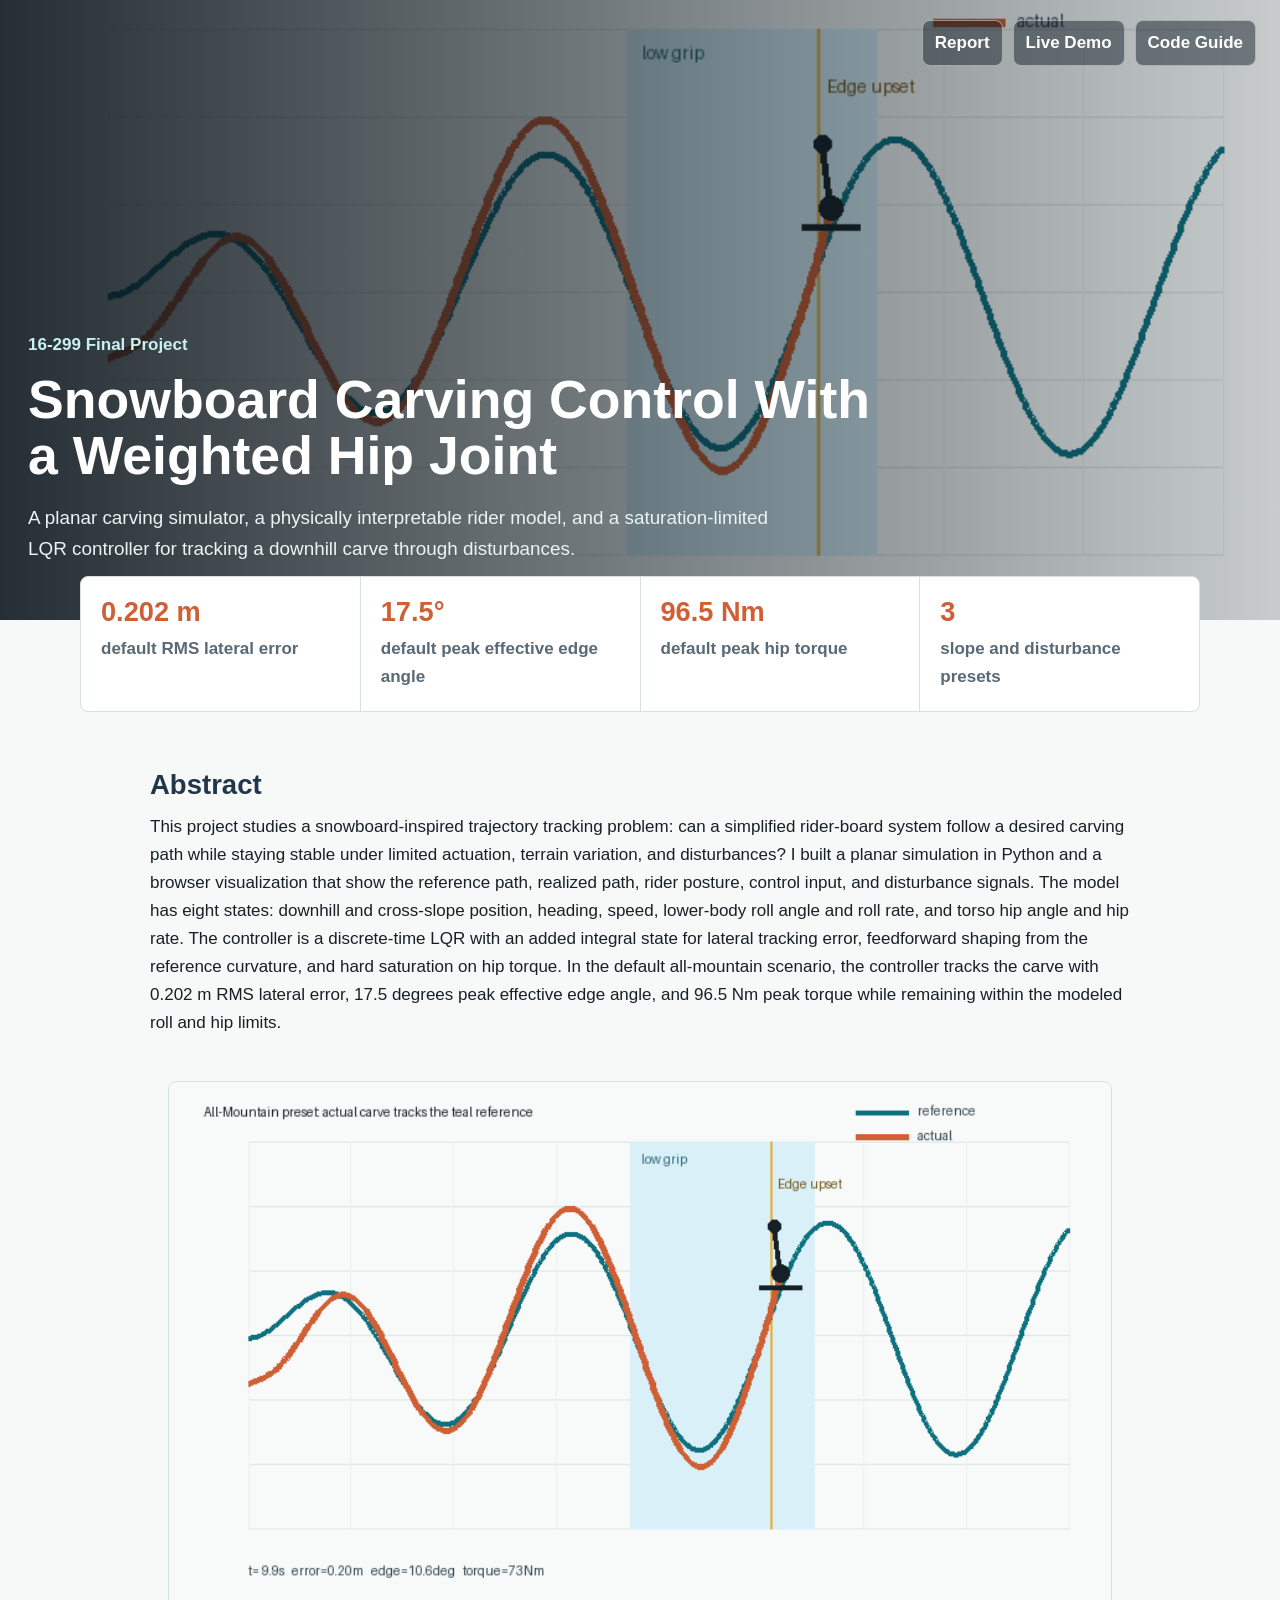
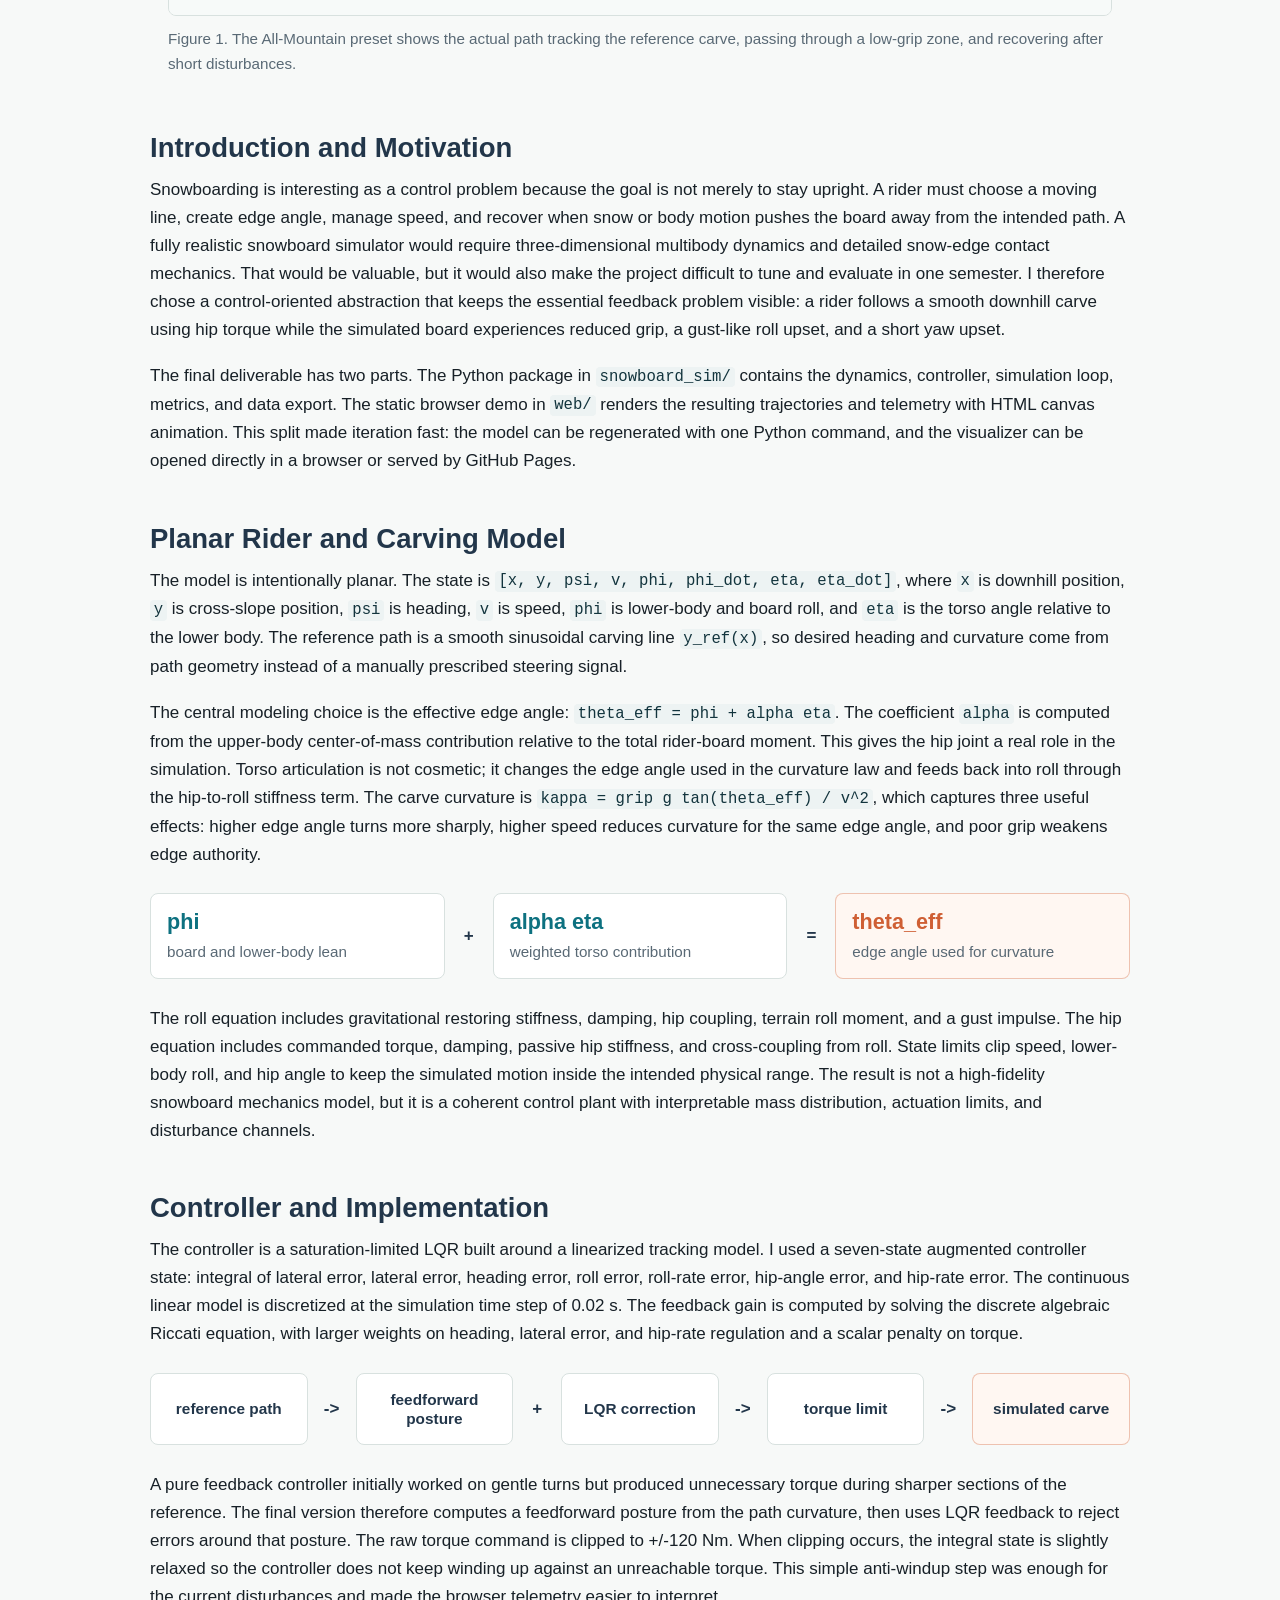
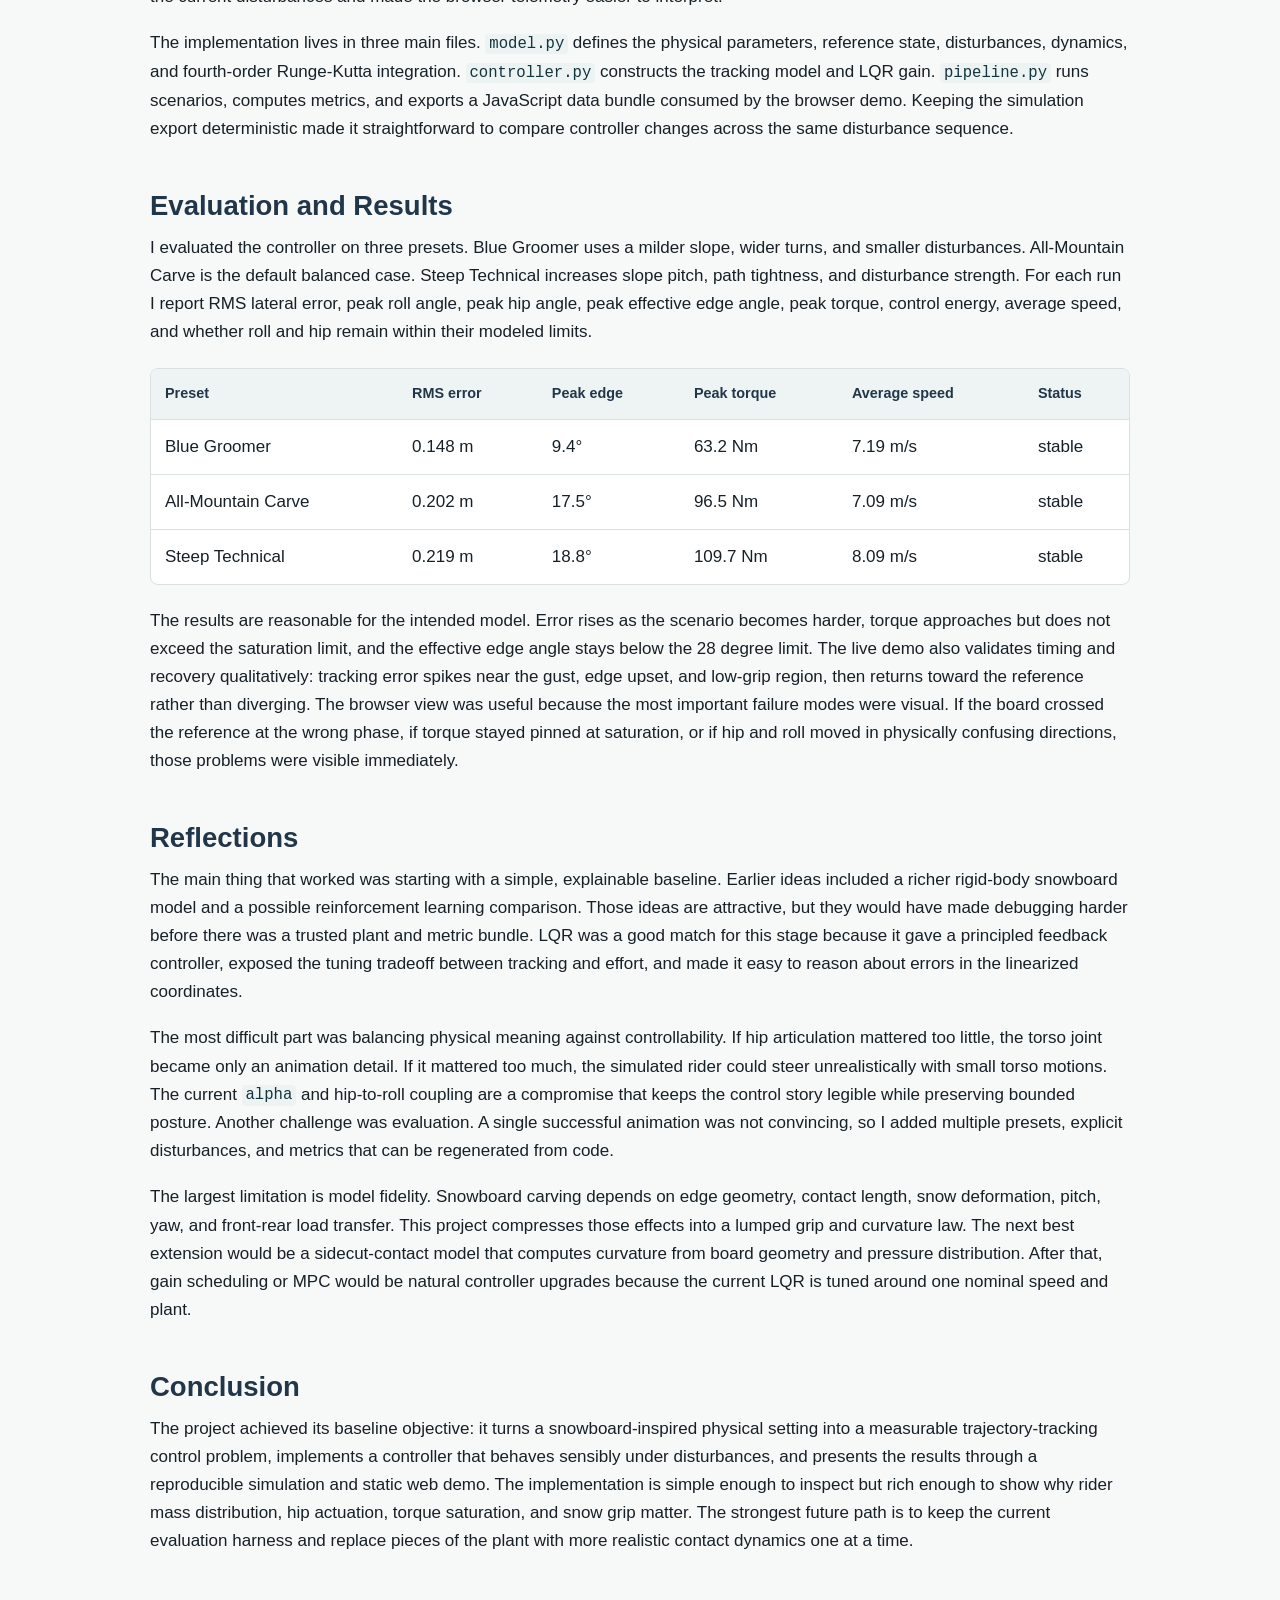
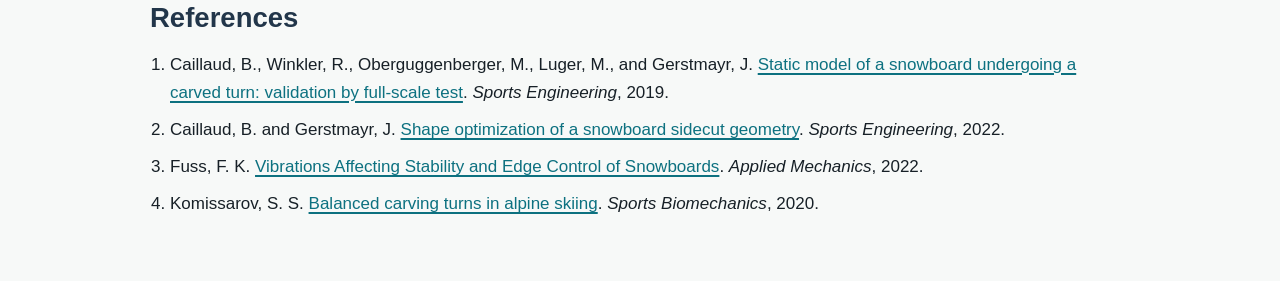
==== index.html @ 0f3799b3 "Add final project report website" ====
<!DOCTYPE html>
<html lang="en">
  <head>
    <meta charset="UTF-8" />
    <meta name="viewport" content="width=device-width, initial-scale=1.0" />
    <title>Snowboard Carving Control With a Weighted Hip Joint</title>
    <meta
      name="description"
      content="Final project report for a snowboard carving simulator with weighted hip-joint dynamics and saturation-limited LQR control."
    />
    <link rel="stylesheet" href="./report.css" />
  </head>
  <body>
    <header class="report-hero">
      <img
        src="./assets/carve_tracking.gif"
        alt="Animated simulation of the actual snowboard carve tracking the reference path through a low-grip section"
      />
      <div class="hero-shade"></div>
      <nav class="site-nav" aria-label="Project links">
        <a href="./index.html">Report</a>
        <a href="./web/index.html">Live Demo</a>
        <a href="./README.md">Code Guide</a>
      </nav>
      <div class="hero-copy">
        <p class="course">16-299 Final Project</p>
        <h1>Snowboard Carving Control With a Weighted Hip Joint</h1>
        <p>
          A planar carving simulator, a physically interpretable rider model, and a
          saturation-limited LQR controller for tracking a downhill carve through disturbances.
        </p>
      </div>
    </header>

    <main>
      <section class="summary-band" aria-label="Project summary metrics">
        <div>
          <strong>0.202 m</strong>
          <span>default RMS lateral error</span>
        </div>
        <div>
          <strong>17.5&deg;</strong>
          <span>default peak effective edge angle</span>
        </div>
        <div>
          <strong>96.5 Nm</strong>
          <span>default peak hip torque</span>
        </div>
        <div>
          <strong>3</strong>
          <span>slope and disturbance presets</span>
        </div>
      </section>

      <article class="report">
        <section id="abstract">
          <h2>Abstract</h2>
          <p>
            This project studies a snowboard-inspired trajectory tracking problem: can a simplified
            rider-board system follow a desired carving path while staying stable under limited
            actuation, terrain variation, and disturbances? I built a planar simulation in Python and
            a browser visualization that show the reference path, realized path, rider posture,
            control input, and disturbance signals. The model has eight states: downhill and
            cross-slope position, heading, speed, lower-body roll angle and roll rate, and torso hip
            angle and hip rate. The controller is a discrete-time LQR with an added integral state
            for lateral tracking error, feedforward shaping from the reference curvature, and hard
            saturation on hip torque. In the default all-mountain scenario, the controller tracks the
            carve with 0.202 m RMS lateral error, 17.5 degrees peak effective edge angle, and 96.5 Nm
            peak torque while remaining within the modeled roll and hip limits.
          </p>
        </section>

        <figure class="wide-figure animation-figure">
          <img
            src="./assets/carve_tracking.gif"
            alt="Animated All-Mountain simulation showing the orange actual carve following the teal reference path"
          />
          <figcaption>
            Figure 1. The All-Mountain preset shows the actual path tracking the reference carve,
            passing through a low-grip zone, and recovering after short disturbances.
          </figcaption>
        </figure>

        <section id="background">
          <h2>Introduction and Motivation</h2>
          <p>
            Snowboarding is interesting as a control problem because the goal is not merely to stay
            upright. A rider must choose a moving line, create edge angle, manage speed, and recover
            when snow or body motion pushes the board away from the intended path. A fully realistic
            snowboard simulator would require three-dimensional multibody dynamics and detailed
            snow-edge contact mechanics. That would be valuable, but it would also make the project
            difficult to tune and evaluate in one semester. I therefore chose a control-oriented
            abstraction that keeps the essential feedback problem visible: a rider follows a smooth
            downhill carve using hip torque while the simulated board experiences reduced grip, a
            gust-like roll upset, and a short yaw upset.
          </p>
          <p>
            The final deliverable has two parts. The Python package in <code>snowboard_sim/</code>
            contains the dynamics, controller, simulation loop, metrics, and data export. The static
            browser demo in <code>web/</code> renders the resulting trajectories and telemetry with
            HTML canvas animation. This split made iteration fast: the model can be regenerated with
            one Python command, and the visualizer can be opened directly in a browser or served by
            GitHub Pages.
          </p>
        </section>

        <section id="model">
          <h2>Planar Rider and Carving Model</h2>
          <p>
            The model is intentionally planar. The state is
            <code>[x, y, psi, v, phi, phi_dot, eta, eta_dot]</code>, where <code>x</code> is downhill
            position, <code>y</code> is cross-slope position, <code>psi</code> is heading,
            <code>v</code> is speed, <code>phi</code> is lower-body and board roll, and
            <code>eta</code> is the torso angle relative to the lower body. The reference path is a
            smooth sinusoidal carving line <code>y_ref(x)</code>, so desired heading and curvature
            come from path geometry instead of a manually prescribed steering signal.
          </p>
          <p>
            The central modeling choice is the effective edge angle:
            <code>theta_eff = phi + alpha eta</code>. The coefficient <code>alpha</code> is computed
            from the upper-body center-of-mass contribution relative to the total rider-board
            moment. This gives the hip joint a real role in the simulation. Torso articulation is not
            cosmetic; it changes the edge angle used in the curvature law and feeds back into roll
            through the hip-to-roll stiffness term. The carve curvature is
            <code>kappa = grip g tan(theta_eff) / v^2</code>, which captures three useful effects:
            higher edge angle turns more sharply, higher speed reduces curvature for the same edge
            angle, and poor grip weakens edge authority.
          </p>
          <div class="concept-row" aria-label="Effective edge angle composition">
            <div class="concept-card">
              <strong>phi</strong>
              <span>board and lower-body lean</span>
            </div>
            <div class="concept-operator">+</div>
            <div class="concept-card">
              <strong>alpha eta</strong>
              <span>weighted torso contribution</span>
            </div>
            <div class="concept-operator">=</div>
            <div class="concept-card concept-result">
              <strong>theta_eff</strong>
              <span>edge angle used for curvature</span>
            </div>
          </div>
          <p>
            The roll equation includes gravitational restoring stiffness, damping, hip coupling,
            terrain roll moment, and a gust impulse. The hip equation includes commanded torque,
            damping, passive hip stiffness, and cross-coupling from roll. State limits clip speed,
            lower-body roll, and hip angle to keep the simulated motion inside the intended physical
            range. The result is not a high-fidelity snowboard mechanics model, but it is a coherent
            control plant with interpretable mass distribution, actuation limits, and disturbance
            channels.
          </p>
        </section>

        <section id="controller">
          <h2>Controller and Implementation</h2>
          <p>
            The controller is a saturation-limited LQR built around a linearized tracking model. I
            used a seven-state augmented controller state: integral of lateral error, lateral error,
            heading error, roll error, roll-rate error, hip-angle error, and hip-rate error. The
            continuous linear model is discretized at the simulation time step of 0.02 s. The
            feedback gain is computed by solving the discrete algebraic Riccati equation, with larger
            weights on heading, lateral error, and hip-rate regulation and a scalar penalty on torque.
          </p>
          <div class="flow-row" aria-label="Controller data flow">
            <div class="flow-card">reference path</div>
            <div class="flow-arrow">-&gt;</div>
            <div class="flow-card">feedforward posture</div>
            <div class="flow-plus">+</div>
            <div class="flow-card">LQR correction</div>
            <div class="flow-arrow">-&gt;</div>
            <div class="flow-card">torque limit</div>
            <div class="flow-arrow">-&gt;</div>
            <div class="flow-card flow-result">simulated carve</div>
          </div>
          <p>
            A pure feedback controller initially worked on gentle turns but produced unnecessary
            torque during sharper sections of the reference. The final version therefore computes a
            feedforward posture from the path curvature, then uses LQR feedback to reject errors
            around that posture. The raw torque command is clipped to +/-120 Nm. When clipping
            occurs, the integral state is slightly relaxed so the controller does not keep winding up
            against an unreachable torque. This simple anti-windup step was enough for the current
            disturbances and made the browser telemetry easier to interpret.
          </p>
          <p>
            The implementation lives in three main files. <code>model.py</code> defines the physical
            parameters, reference state, disturbances, dynamics, and fourth-order Runge-Kutta
            integration. <code>controller.py</code> constructs the tracking model and LQR gain.
            <code>pipeline.py</code> runs scenarios, computes metrics, and exports a JavaScript data
            bundle consumed by the browser demo. Keeping the simulation export deterministic made it
            straightforward to compare controller changes across the same disturbance sequence.
          </p>
        </section>

        <section id="evaluation">
          <h2>Evaluation and Results</h2>
          <p>
            I evaluated the controller on three presets. Blue Groomer uses a milder slope, wider
            turns, and smaller disturbances. All-Mountain Carve is the default balanced case. Steep
            Technical increases slope pitch, path tightness, and disturbance strength. For each run I
            report RMS lateral error, peak roll angle, peak hip angle, peak effective edge angle,
            peak torque, control energy, average speed, and whether roll and hip remain within their
            modeled limits.
          </p>
          <div class="table-wrap" role="region" aria-label="Scenario results">
            <table>
              <thead>
                <tr>
                  <th>Preset</th>
                  <th>RMS error</th>
                  <th>Peak edge</th>
                  <th>Peak torque</th>
                  <th>Average speed</th>
                  <th>Status</th>
                </tr>
              </thead>
              <tbody>
                <tr>
                  <td>Blue Groomer</td>
                  <td>0.148 m</td>
                  <td>9.4&deg;</td>
                  <td>63.2 Nm</td>
                  <td>7.19 m/s</td>
                  <td>stable</td>
                </tr>
                <tr>
                  <td>All-Mountain Carve</td>
                  <td>0.202 m</td>
                  <td>17.5&deg;</td>
                  <td>96.5 Nm</td>
                  <td>7.09 m/s</td>
                  <td>stable</td>
                </tr>
                <tr>
                  <td>Steep Technical</td>
                  <td>0.219 m</td>
                  <td>18.8&deg;</td>
                  <td>109.7 Nm</td>
                  <td>8.09 m/s</td>
                  <td>stable</td>
                </tr>
              </tbody>
            </table>
          </div>
          <p>
            The results are reasonable for the intended model. Error rises as the scenario becomes
            harder, torque approaches but does not exceed the saturation limit, and the effective
            edge angle stays below the 28 degree limit. The live demo also validates timing and
            recovery qualitatively: tracking error spikes near the gust, edge upset, and low-grip
            region, then returns toward the reference rather than diverging. The browser view was
            useful because the most important failure modes were visual. If the board crossed the
            reference at the wrong phase, if torque stayed pinned at saturation, or if hip and roll
            moved in physically confusing directions, those problems were visible immediately.
          </p>
        </section>

        <section id="reflections">
          <h2>Reflections</h2>
          <p>
            The main thing that worked was starting with a simple, explainable baseline. Earlier
            ideas included a richer rigid-body snowboard model and a possible reinforcement learning
            comparison. Those ideas are attractive, but they would have made debugging harder before
            there was a trusted plant and metric bundle. LQR was a good match for this stage because
            it gave a principled feedback controller, exposed the tuning tradeoff between tracking
            and effort, and made it easy to reason about errors in the linearized coordinates.
          </p>
          <p>
            The most difficult part was balancing physical meaning against controllability. If hip
            articulation mattered too little, the torso joint became only an animation detail. If it
            mattered too much, the simulated rider could steer unrealistically with small torso
            motions. The current <code>alpha</code> and hip-to-roll coupling are a compromise that
            keeps the control story legible while preserving bounded posture. Another challenge was
            evaluation. A single successful animation was not convincing, so I added multiple
            presets, explicit disturbances, and metrics that can be regenerated from code.
          </p>
          <p>
            The largest limitation is model fidelity. Snowboard carving depends on edge geometry,
            contact length, snow deformation, pitch, yaw, and front-rear load transfer. This project
            compresses those effects into a lumped grip and curvature law. The next best extension
            would be a sidecut-contact model that computes curvature from board geometry and
            pressure distribution. After that, gain scheduling or MPC would be natural controller
            upgrades because the current LQR is tuned around one nominal speed and plant.
          </p>
        </section>

        <section id="conclusion">
          <h2>Conclusion</h2>
          <p>
            The project achieved its baseline objective: it turns a snowboard-inspired physical
            setting into a measurable trajectory-tracking control problem, implements a controller
            that behaves sensibly under disturbances, and presents the results through a reproducible
            simulation and static web demo. The implementation is simple enough to inspect but rich
            enough to show why rider mass distribution, hip actuation, torque saturation, and snow
            grip matter. The strongest future path is to keep the current evaluation harness and
            replace pieces of the plant with more realistic contact dynamics one at a time.
          </p>
        </section>

        <section id="references">
          <h2>References</h2>
          <ol class="references">
            <li>
              Caillaud, B., Winkler, R., Oberguggenberger, M., Luger, M., and Gerstmayr, J.
              <a href="https://doi.org/10.1007/s12283-019-0307-4">Static model of a snowboard undergoing a carved turn: validation by full-scale test</a>.
              <em>Sports Engineering</em>, 2019.
            </li>
            <li>
              Caillaud, B. and Gerstmayr, J.
              <a href="https://doi.org/10.1007/s12283-022-00380-7">Shape optimization of a snowboard sidecut geometry</a>.
              <em>Sports Engineering</em>, 2022.
            </li>
            <li>
              Fuss, F. K.
              <a href="https://doi.org/10.3390/applmech3030059">Vibrations Affecting Stability and Edge Control of Snowboards</a>.
              <em>Applied Mechanics</em>, 2022.
            </li>
            <li>
              Komissarov, S. S.
              <a href="https://doi.org/10.1080/14763141.2020.1795236">Balanced carving turns in alpine skiing</a>.
              <em>Sports Biomechanics</em>, 2020.
            </li>
          </ol>
        </section>
      </article>
    </main>
  </body>
</html>
---- report.css ----
:root {
  --ink: #172027;
  --muted: #596975;
  --paper: #f7f9f8;
  --panel: #ffffff;
  --line: #d8e1df;
  --teal: #0d7180;
  --orange: #cf5f34;
  --green: #3d7a5d;
  --navy: #22364a;
}

* {
  box-sizing: border-box;
}

html {
  scroll-behavior: smooth;
}

body {
  margin: 0;
  color: var(--ink);
  background: var(--paper);
  font-family: Inter, "Avenir Next", "Segoe UI", Arial, sans-serif;
  font-size: 17px;
  line-height: 1.65;
}

a {
  color: var(--teal);
  text-decoration-thickness: 2px;
  text-underline-offset: 3px;
}

code {
  padding: 0.08rem 0.24rem;
  border-radius: 4px;
  background: #edf3f3;
  color: #12343d;
  font-size: 0.92em;
}

.report-hero {
  position: relative;
  min-height: 620px;
  overflow: hidden;
  display: flex;
  align-items: flex-end;
  padding: 28px;
  background: #172027;
}

.report-hero img {
  position: absolute;
  inset: 0;
  width: 100%;
  height: 100%;
  object-fit: cover;
  object-position: center;
}

.hero-shade {
  position: absolute;
  inset: 0;
  background: linear-gradient(90deg, rgba(8, 18, 25, 0.88), rgba(8, 18, 25, 0.48) 58%, rgba(8, 18, 25, 0.2));
}

.site-nav {
  position: absolute;
  top: 20px;
  right: 24px;
  display: flex;
  gap: 10px;
  flex-wrap: wrap;
  justify-content: flex-end;
}

.site-nav a {
  display: inline-flex;
  align-items: center;
  min-height: 40px;
  padding: 8px 12px;
  border: 1px solid rgba(255, 255, 255, 0.45);
  border-radius: 8px;
  color: #ffffff;
  background: rgba(16, 28, 36, 0.48);
  text-decoration: none;
  font-weight: 700;
}

.hero-copy {
  position: relative;
  width: min(880px, 100%);
  padding-bottom: 28px;
  color: #ffffff;
}

.course {
  margin: 0 0 12px;
  color: #c9f1f1;
  font-weight: 800;
}

h1,
h2,
h3,
p {
  margin-top: 0;
}

h1 {
  margin-bottom: 18px;
  font-size: 3.35rem;
  line-height: 1.05;
}

.hero-copy p:last-child {
  max-width: 760px;
  margin-bottom: 0;
  color: #eaf4f3;
  font-size: 1.18rem;
}

.summary-band {
  display: grid;
  grid-template-columns: repeat(4, minmax(0, 1fr));
  gap: 1px;
  width: min(1120px, calc(100% - 36px));
  margin: -44px auto 46px;
  position: relative;
  z-index: 2;
  border: 1px solid var(--line);
  border-radius: 8px;
  overflow: hidden;
  background: var(--line);
}

.summary-band div {
  min-height: 112px;
  padding: 20px;
  background: var(--panel);
}

.summary-band strong {
  display: block;
  color: var(--orange);
  font-size: 1.7rem;
  line-height: 1.1;
}

.summary-band span {
  display: block;
  margin-top: 8px;
  color: var(--muted);
  font-weight: 700;
}

.report {
  width: min(980px, calc(100% - 36px));
  margin: 0 auto 70px;
}

.report section {
  padding-top: 10px;
  margin-bottom: 36px;
}

h2 {
  margin-bottom: 12px;
  color: var(--navy);
  font-size: 1.72rem;
  line-height: 1.2;
}

.report p {
  margin-bottom: 18px;
}

.wide-figure {
  width: min(1180px, calc(100% - 36px));
  margin: 44px auto;
}

.wide-figure img {
  width: 100%;
  display: block;
  border: 1px solid var(--line);
  border-radius: 8px;
  background: #ffffff;
}

.animation-figure img {
  background: #f7faf9;
}

.concept-row,
.flow-row {
  display: flex;
  align-items: stretch;
  gap: 10px;
  margin: 24px 0 26px;
}

.concept-card,
.flow-card {
  flex: 1 1 0;
  min-width: 0;
  padding: 16px;
  border: 1px solid var(--line);
  border-radius: 8px;
  background: #ffffff;
}

.concept-card strong {
  display: block;
  margin-bottom: 7px;
  color: var(--teal);
  font-size: 1.35rem;
  line-height: 1.15;
}

.concept-card span {
  display: block;
  color: var(--muted);
  font-size: 0.95rem;
  line-height: 1.35;
}

.concept-result,
.flow-result {
  border-color: rgba(207, 95, 52, 0.35);
  background: #fff7f2;
}

.concept-result strong {
  color: var(--orange);
}

.concept-operator,
.flow-arrow,
.flow-plus {
  display: flex;
  align-items: center;
  justify-content: center;
  flex: 0 0 auto;
  min-width: 28px;
  color: var(--navy);
  font-weight: 800;
}

.flow-card {
  display: flex;
  align-items: center;
  justify-content: center;
  min-height: 72px;
  color: var(--navy);
  font-size: 0.96rem;
  font-weight: 800;
  line-height: 1.25;
  text-align: center;
}

figcaption {
  margin-top: 10px;
  color: var(--muted);
  font-size: 0.95rem;
}

.table-wrap {
  overflow-x: auto;
  margin: 22px 0;
  border: 1px solid var(--line);
  border-radius: 8px;
  background: #ffffff;
}

table {
  width: 100%;
  min-width: 760px;
  border-collapse: collapse;
}

th,
td {
  padding: 13px 14px;
  text-align: left;
  border-bottom: 1px solid var(--line);
}

th {
  color: var(--navy);
  background: #edf4f3;
  font-size: 0.9rem;
}

tr:last-child td {
  border-bottom: 0;
}

.references {
  padding-left: 1.25rem;
}

.references li {
  margin-bottom: 9px;
}

@media (max-width: 820px) {
  body {
    font-size: 16px;
  }

  .report-hero {
    min-height: 560px;
    padding: 22px 18px;
  }

  .site-nav {
    left: 18px;
    right: 18px;
    justify-content: flex-start;
  }

  h1 {
    font-size: 2.35rem;
  }

  .hero-copy p:last-child {
    font-size: 1.04rem;
  }

  .summary-band {
    grid-template-columns: repeat(2, minmax(0, 1fr));
    margin-top: -28px;
  }

  .concept-row,
  .flow-row {
    flex-direction: column;
  }

  .concept-operator,
  .flow-arrow,
  .flow-plus {
    min-height: 18px;
  }
}

@media (max-width: 520px) {
  h1 {
    font-size: 1.95rem;
  }

  .summary-band {
    grid-template-columns: 1fr;
  }
}
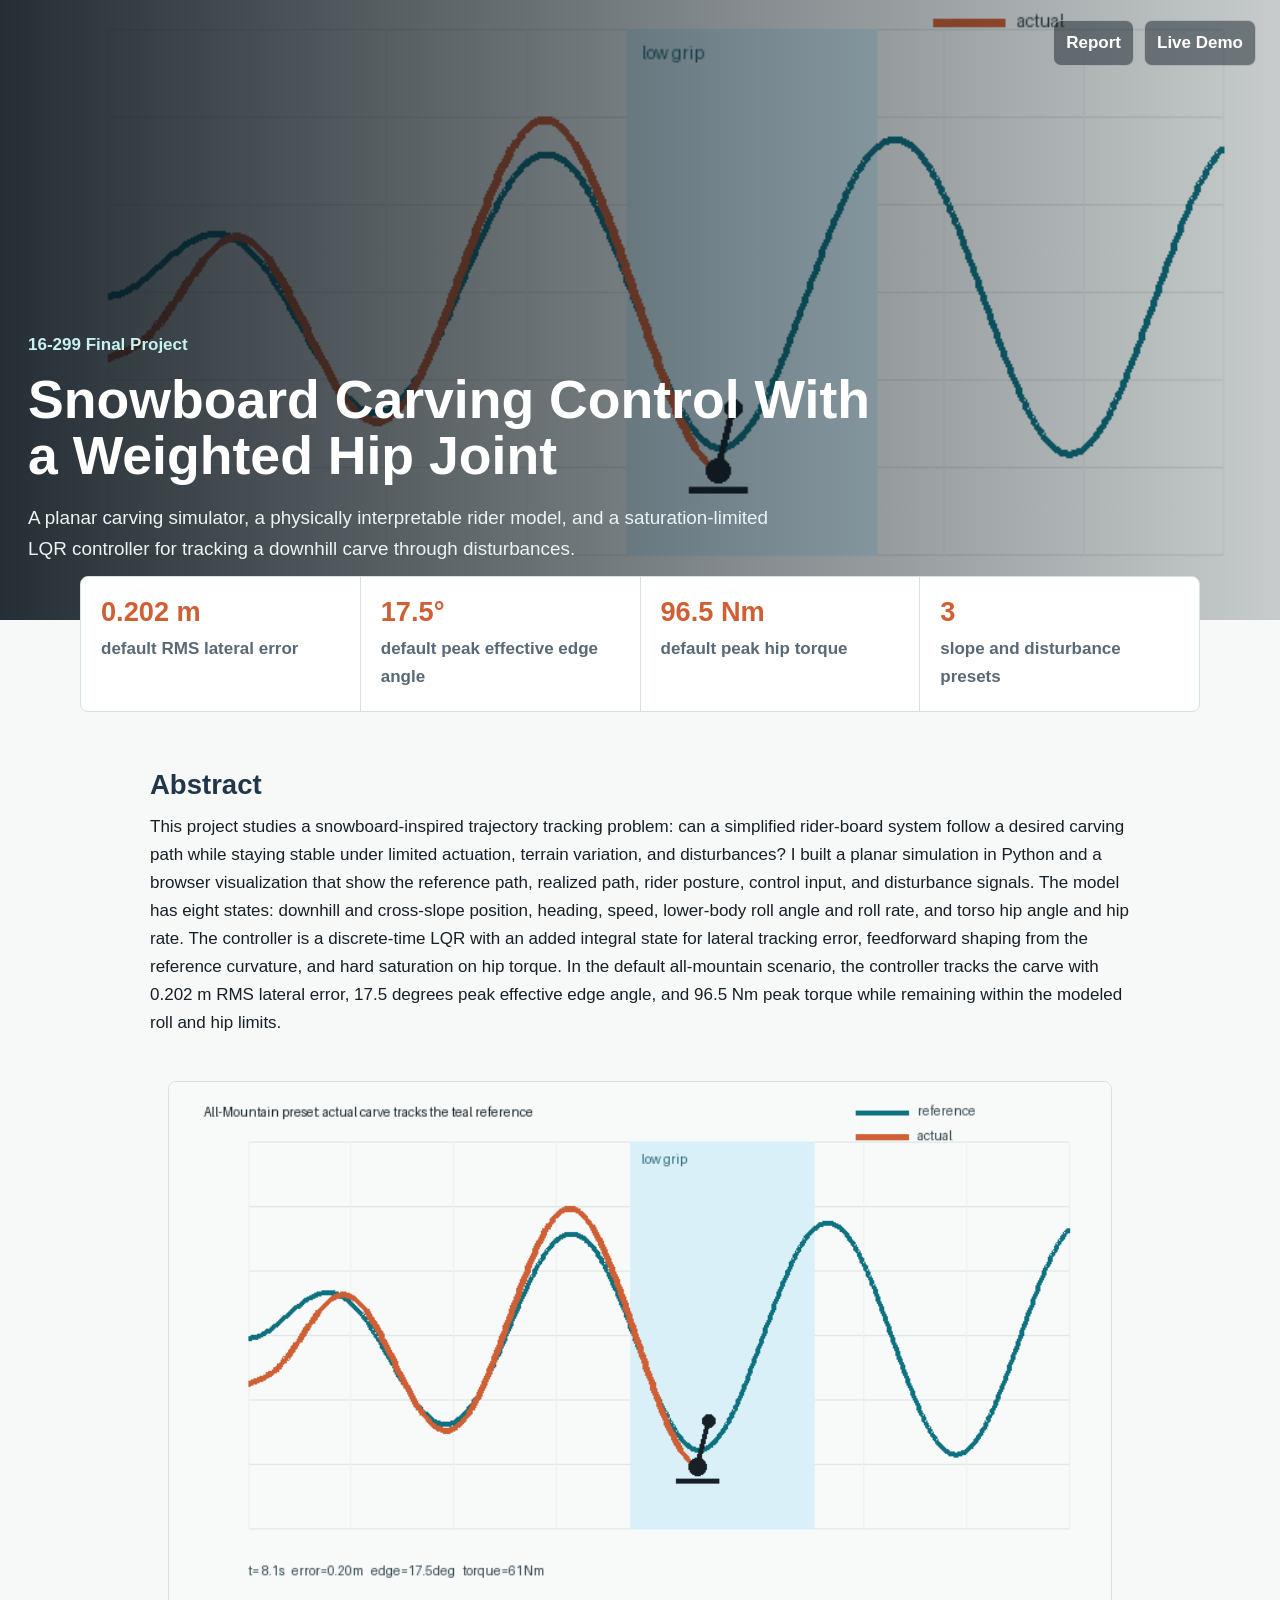
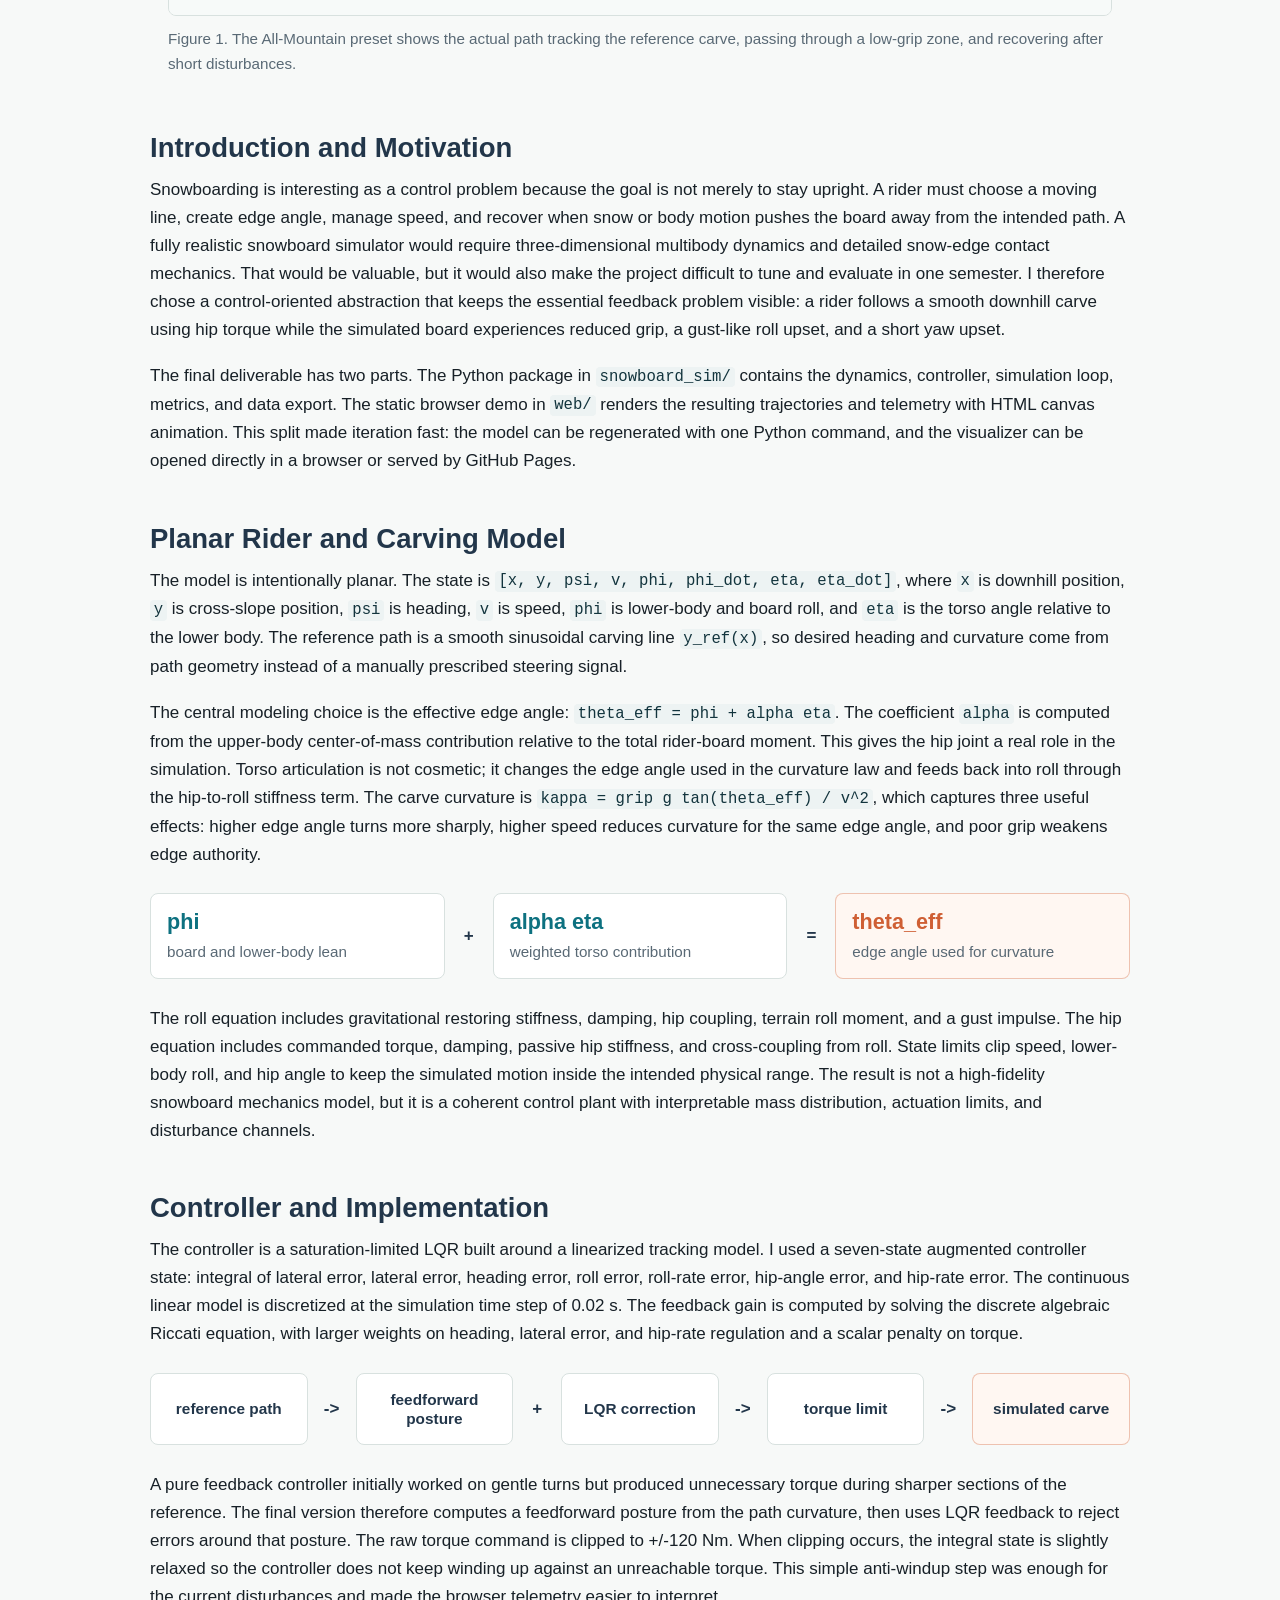
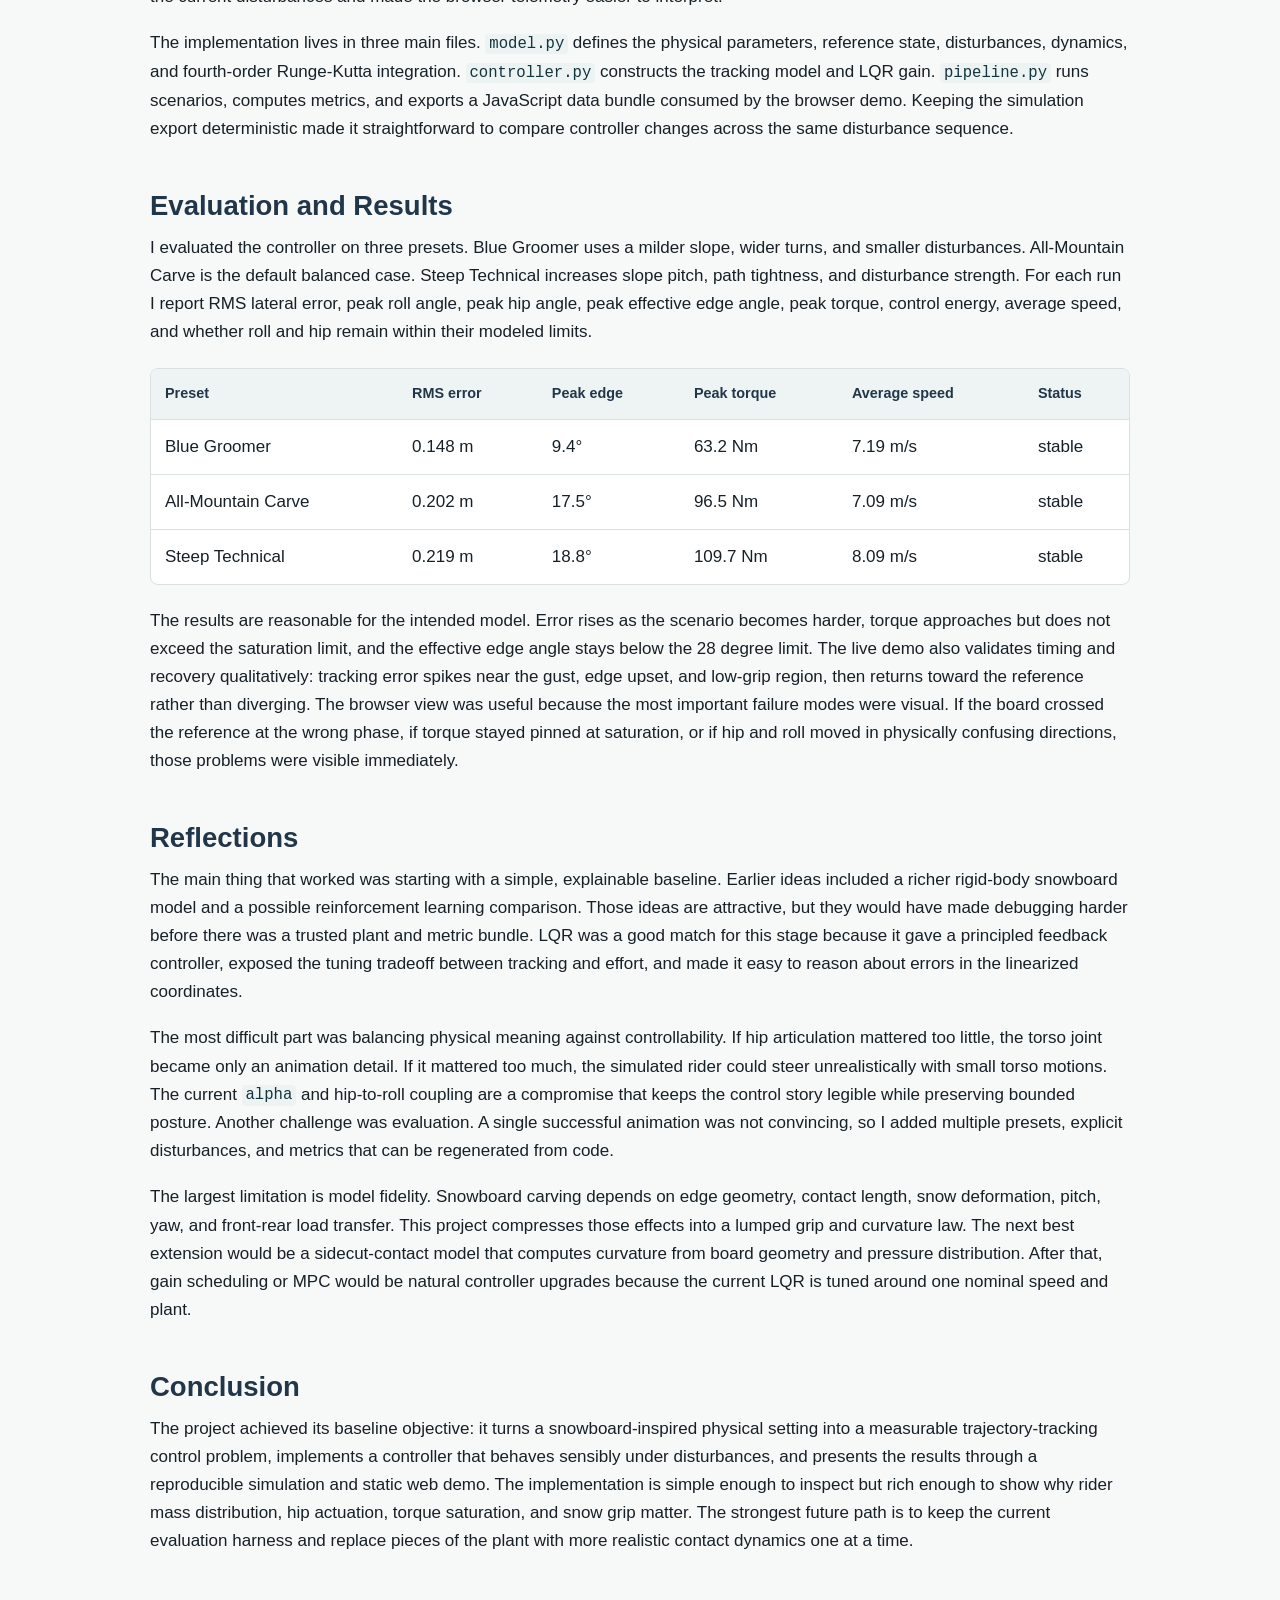
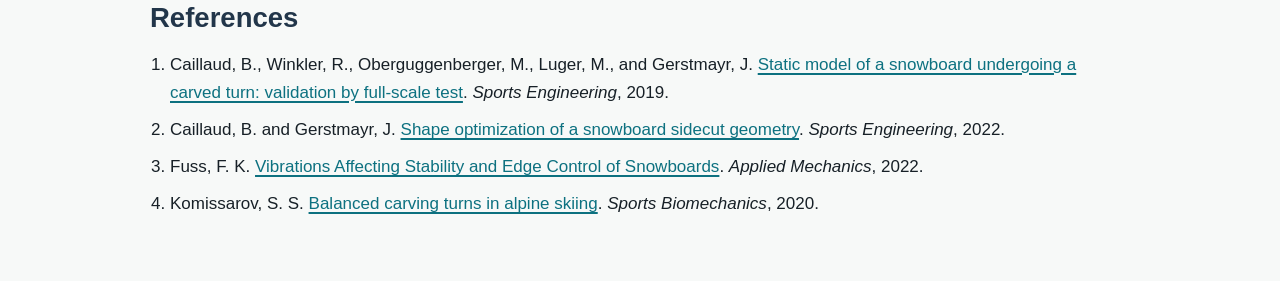
==== commit 67b0983b: "Clean up Index Page" ====
--- a/index.html
+++ b/index.html
@@ -20,7 +20,6 @@
       <nav class="site-nav" aria-label="Project links">
         <a href="./index.html">Report</a>
         <a href="./web/index.html">Live Demo</a>
-        <a href="./README.md">Code Guide</a>
       </nav>
       <div class="hero-copy">
         <p class="course">16-299 Final Project</p>
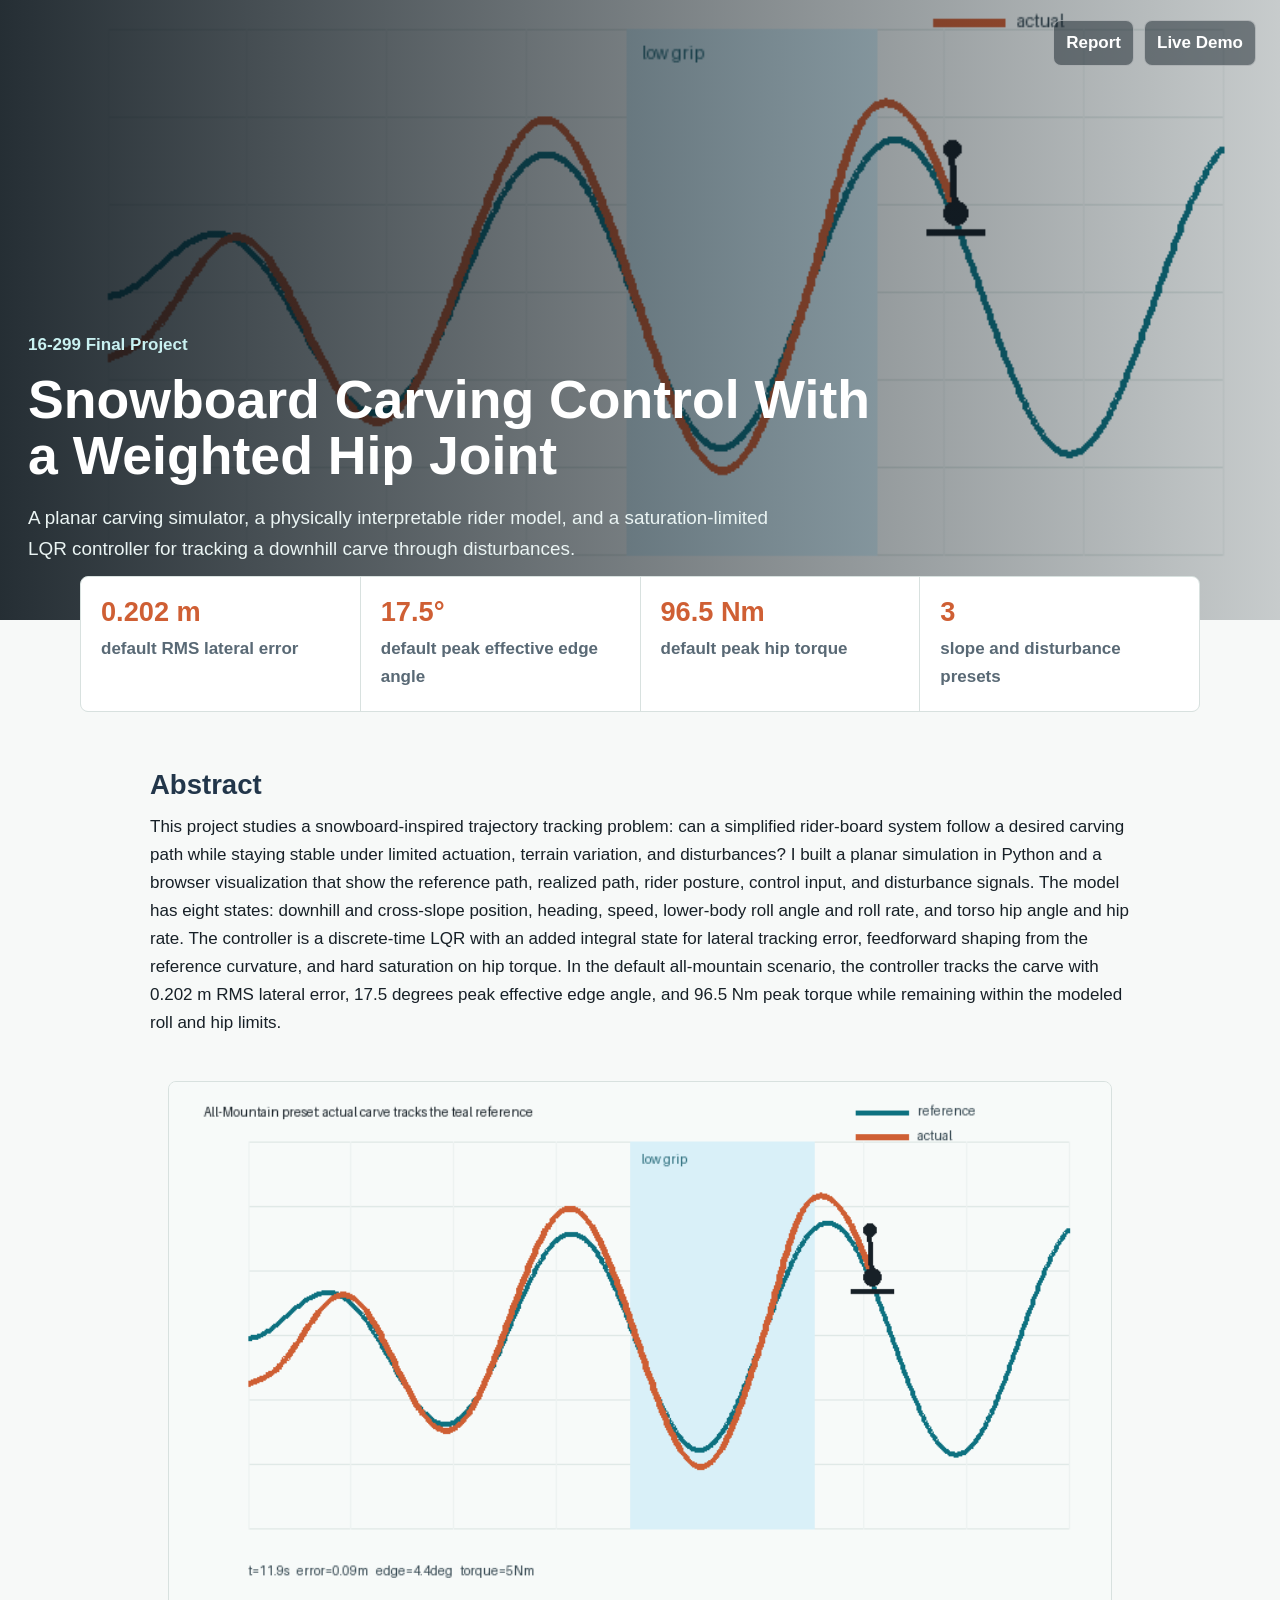
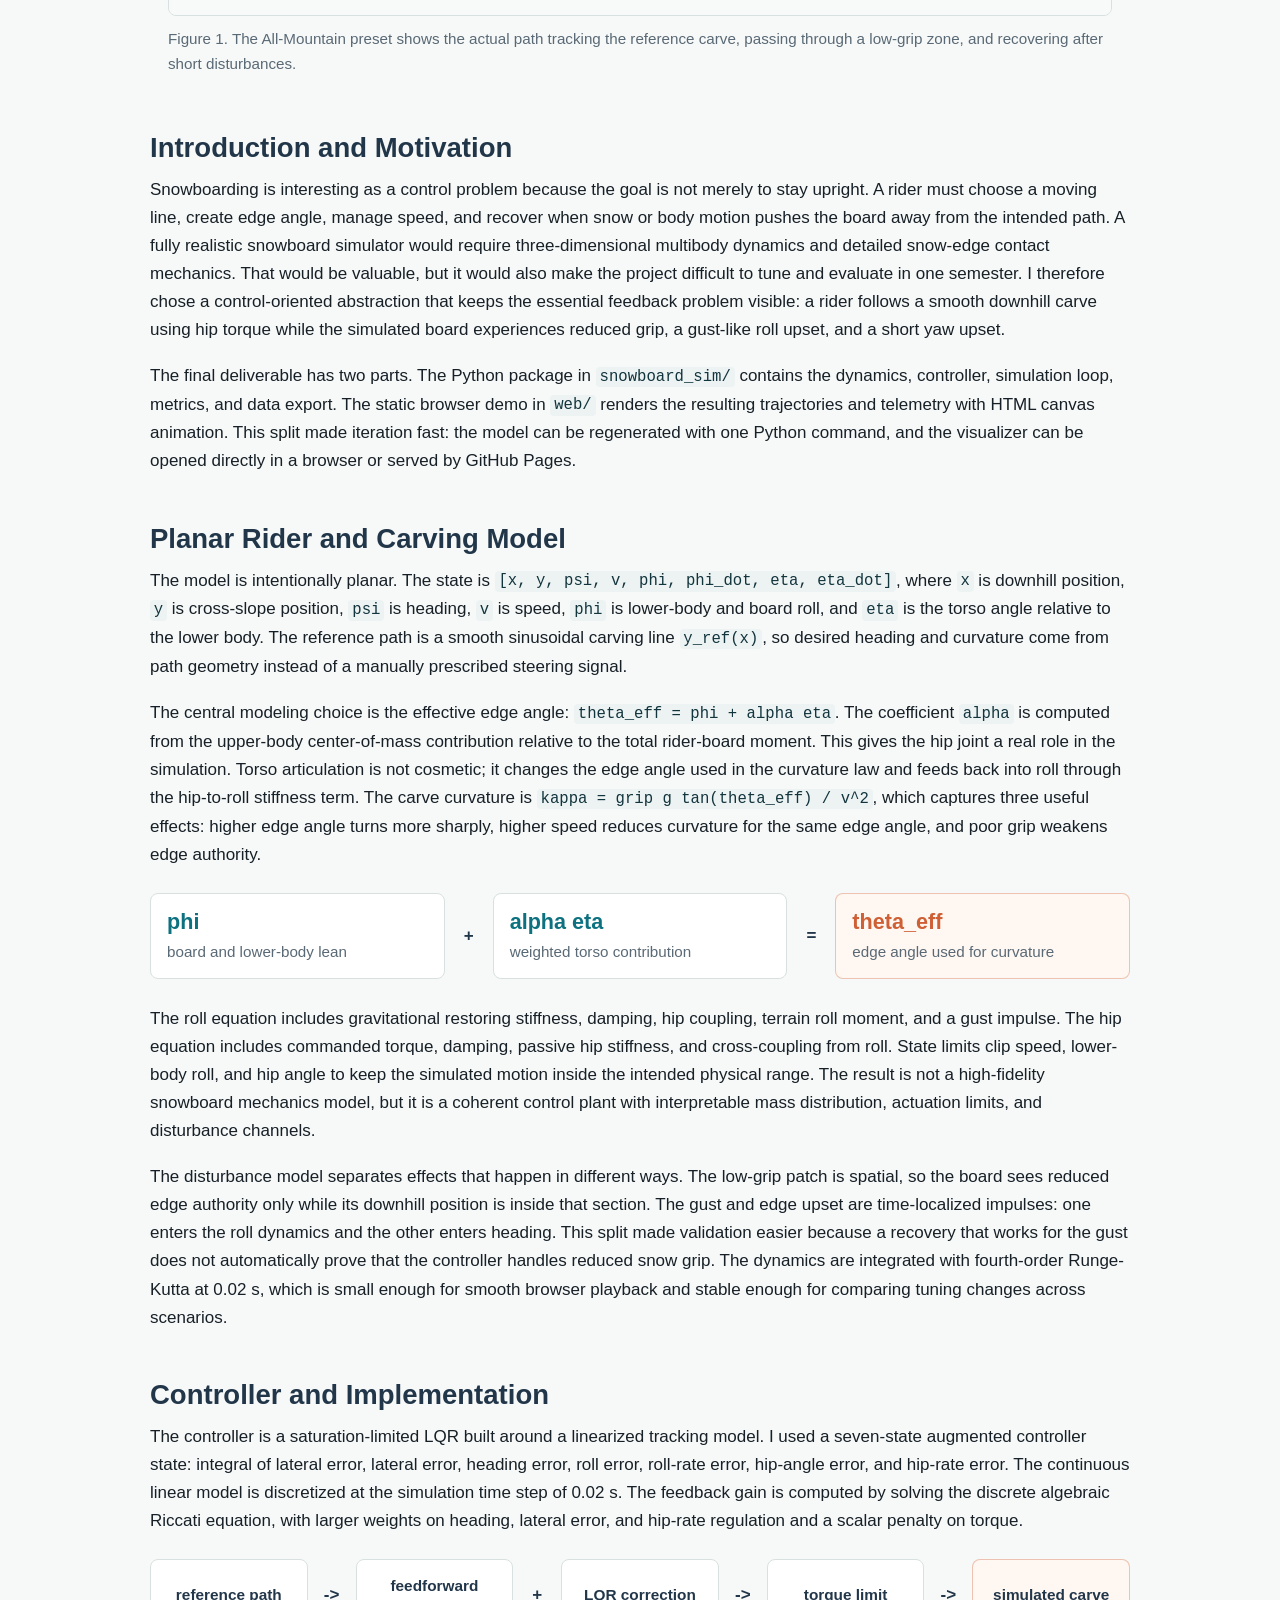
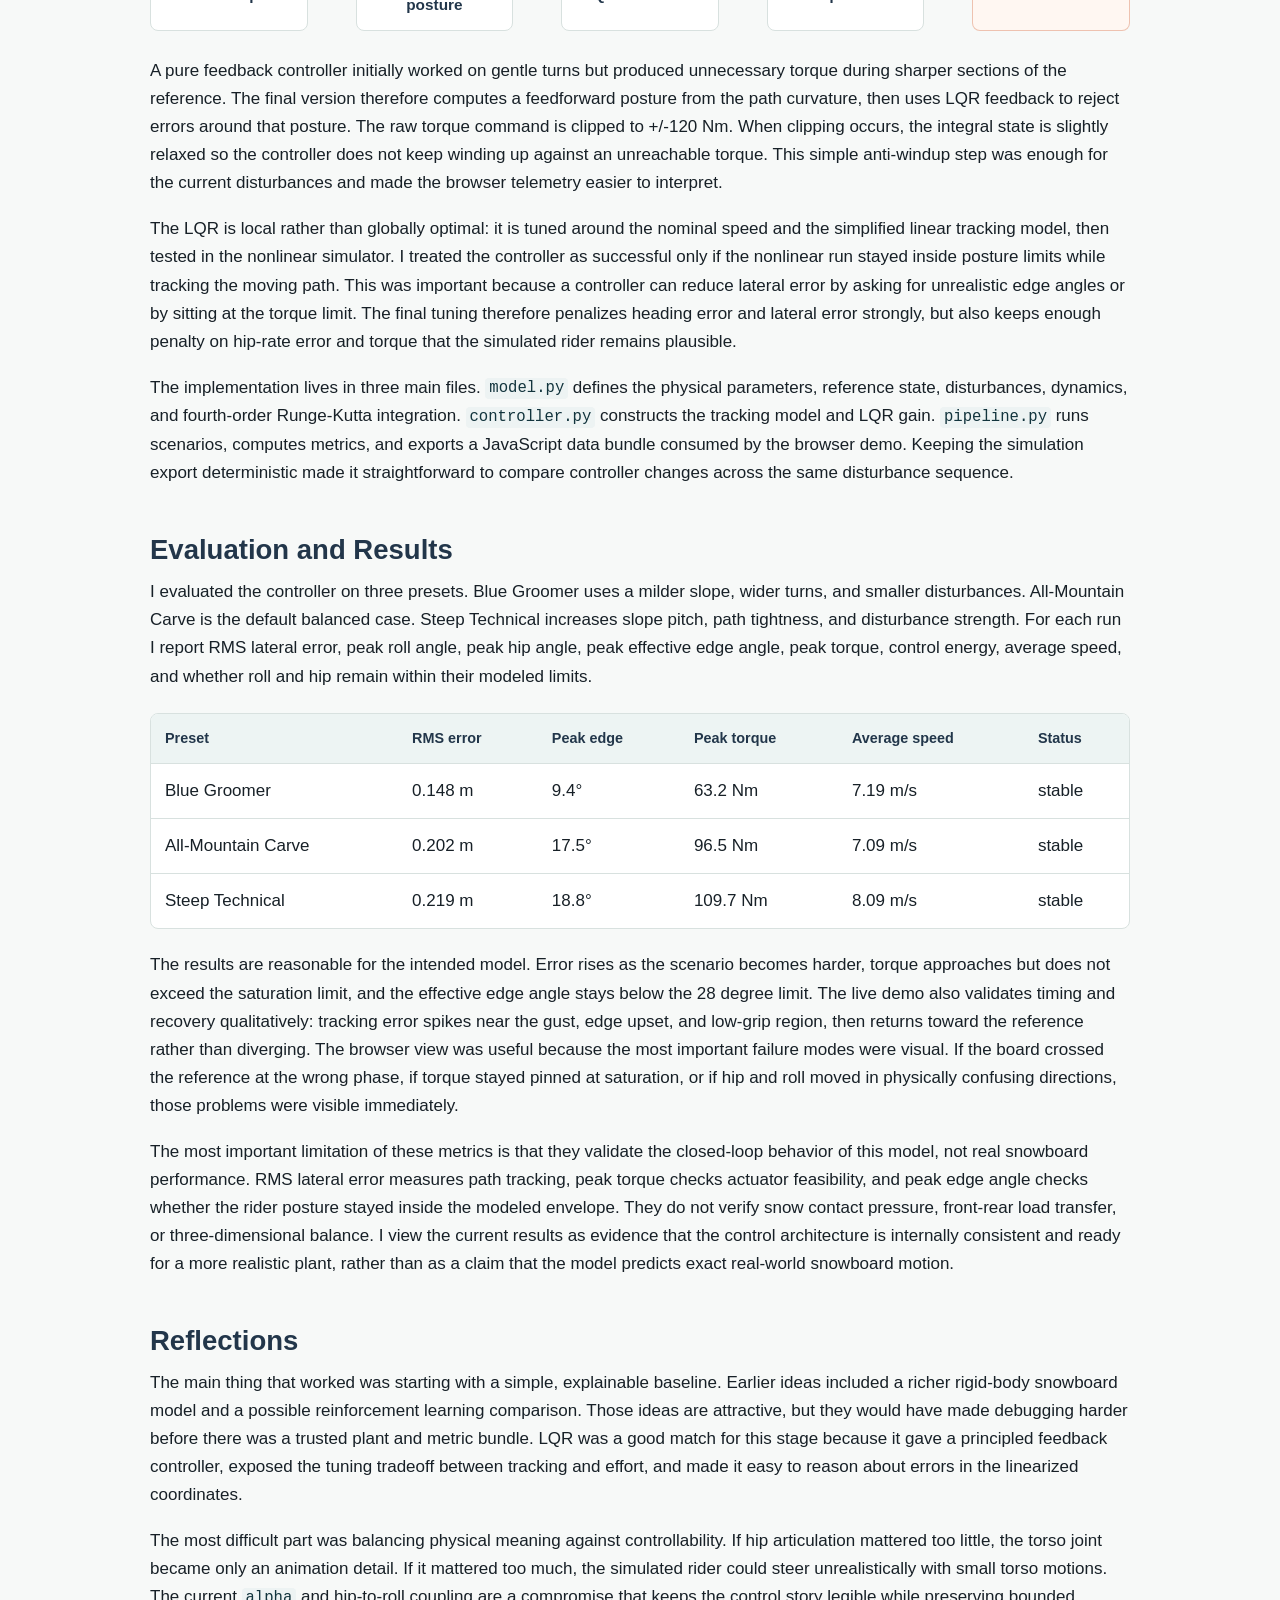
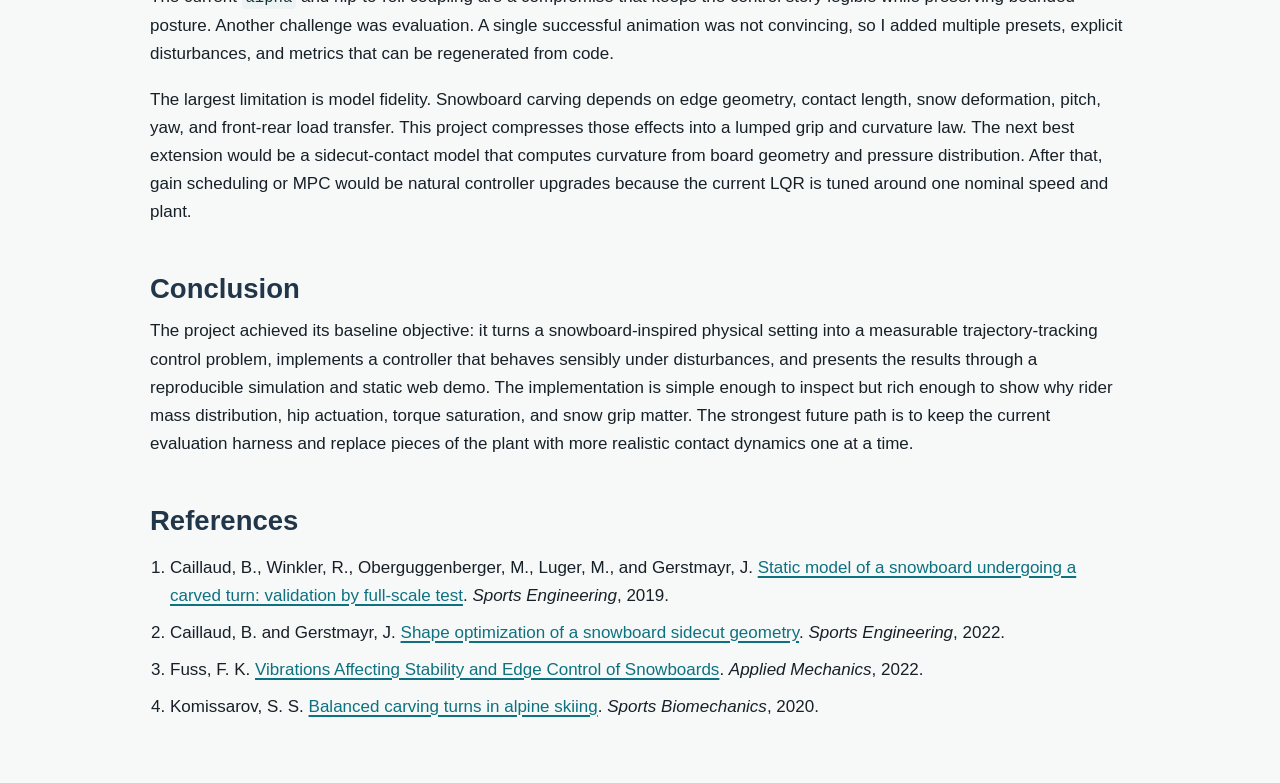
==== commit f278aef2: "final report v2" ====
--- a/index.html
+++ b/index.html
@@ -150,6 +150,16 @@
             control plant with interpretable mass distribution, actuation limits, and disturbance
             channels.
           </p>
+          <p>
+            The disturbance model separates effects that happen in different ways. The low-grip patch
+            is spatial, so the board sees reduced edge authority only while its downhill position is
+            inside that section. The gust and edge upset are time-localized impulses: one enters the
+            roll dynamics and the other enters heading. This split made validation easier because a
+            recovery that works for the gust does not automatically prove that the controller handles
+            reduced snow grip. The dynamics are integrated with fourth-order Runge-Kutta at 0.02 s,
+            which is small enough for smooth browser playback and stable enough for comparing tuning
+            changes across scenarios.
+          </p>
         </section>
 
         <section id="controller">
@@ -181,6 +191,15 @@
             occurs, the integral state is slightly relaxed so the controller does not keep winding up
             against an unreachable torque. This simple anti-windup step was enough for the current
             disturbances and made the browser telemetry easier to interpret.
+          </p>
+          <p>
+            The LQR is local rather than globally optimal: it is tuned around the nominal speed and
+            the simplified linear tracking model, then tested in the nonlinear simulator. I treated
+            the controller as successful only if the nonlinear run stayed inside posture limits while
+            tracking the moving path. This was important because a controller can reduce lateral
+            error by asking for unrealistic edge angles or by sitting at the torque limit. The final
+            tuning therefore penalizes heading error and lateral error strongly, but also keeps
+            enough penalty on hip-rate error and torque that the simulated rider remains plausible.
           </p>
           <p>
             The implementation lives in three main files. <code>model.py</code> defines the physical
@@ -252,6 +271,16 @@
             reference at the wrong phase, if torque stayed pinned at saturation, or if hip and roll
             moved in physically confusing directions, those problems were visible immediately.
           </p>
+          <p>
+            The most important limitation of these metrics is that they validate the closed-loop
+            behavior of this model, not real snowboard performance. RMS lateral error measures path
+            tracking, peak torque checks actuator feasibility, and peak edge angle checks whether the
+            rider posture stayed inside the modeled envelope. They do not verify snow contact
+            pressure, front-rear load transfer, or three-dimensional balance. I view the current
+            results as evidence that the control architecture is internally consistent and ready for
+            a more realistic plant, rather than as a claim that the model predicts exact real-world
+            snowboard motion.
+          </p>
         </section>
 
         <section id="reflections">
